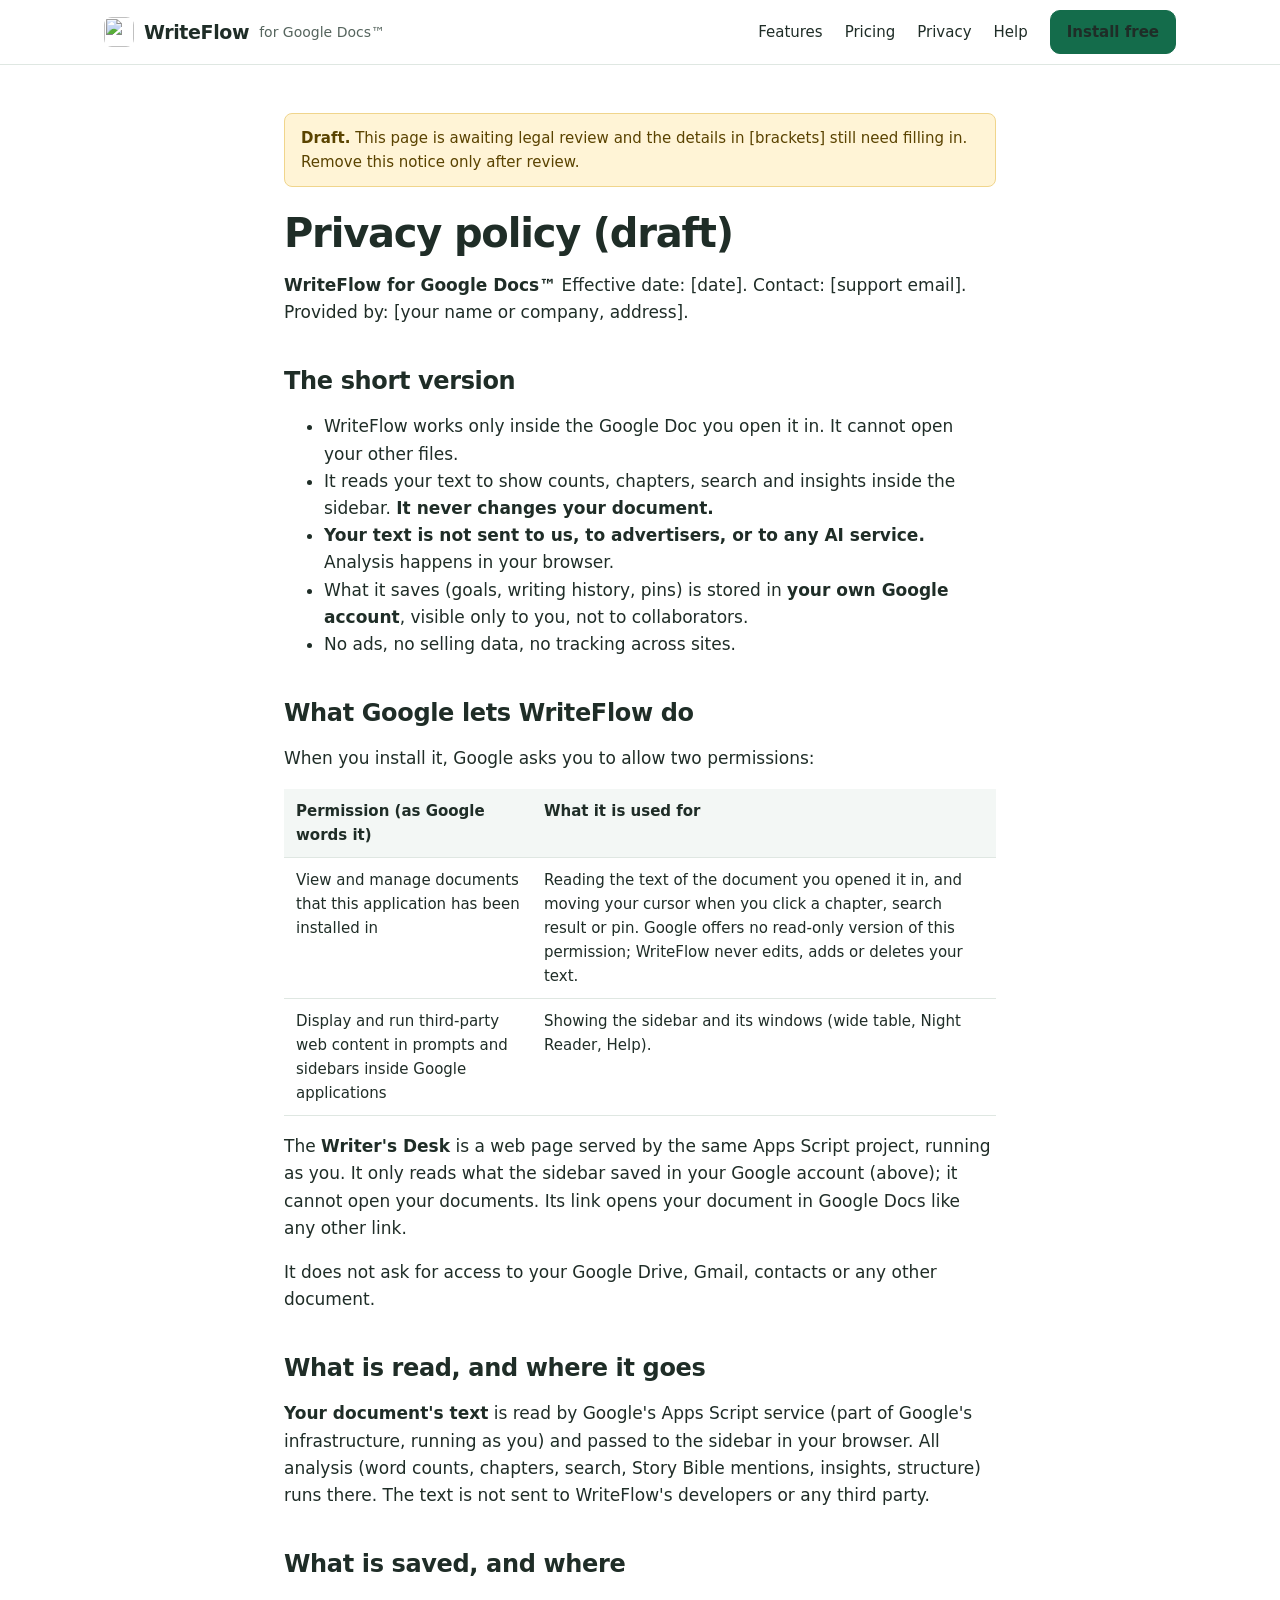
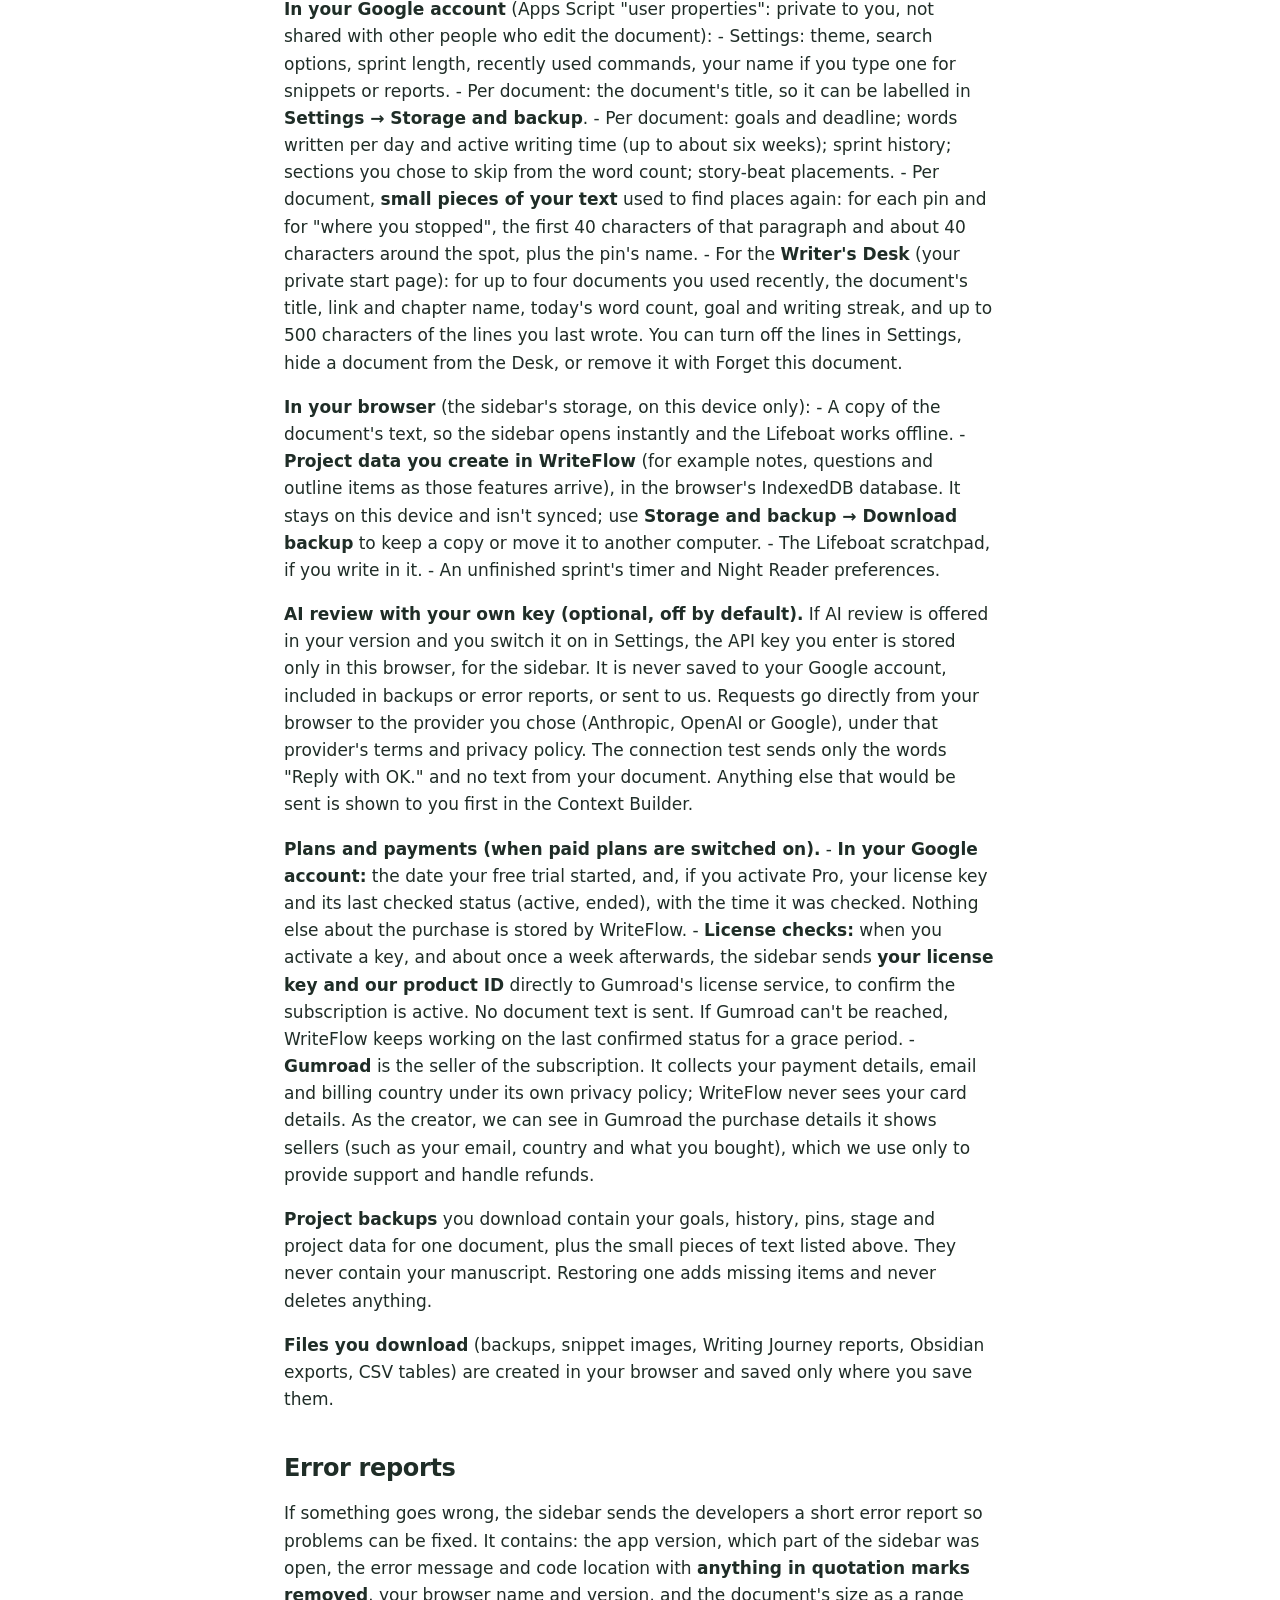
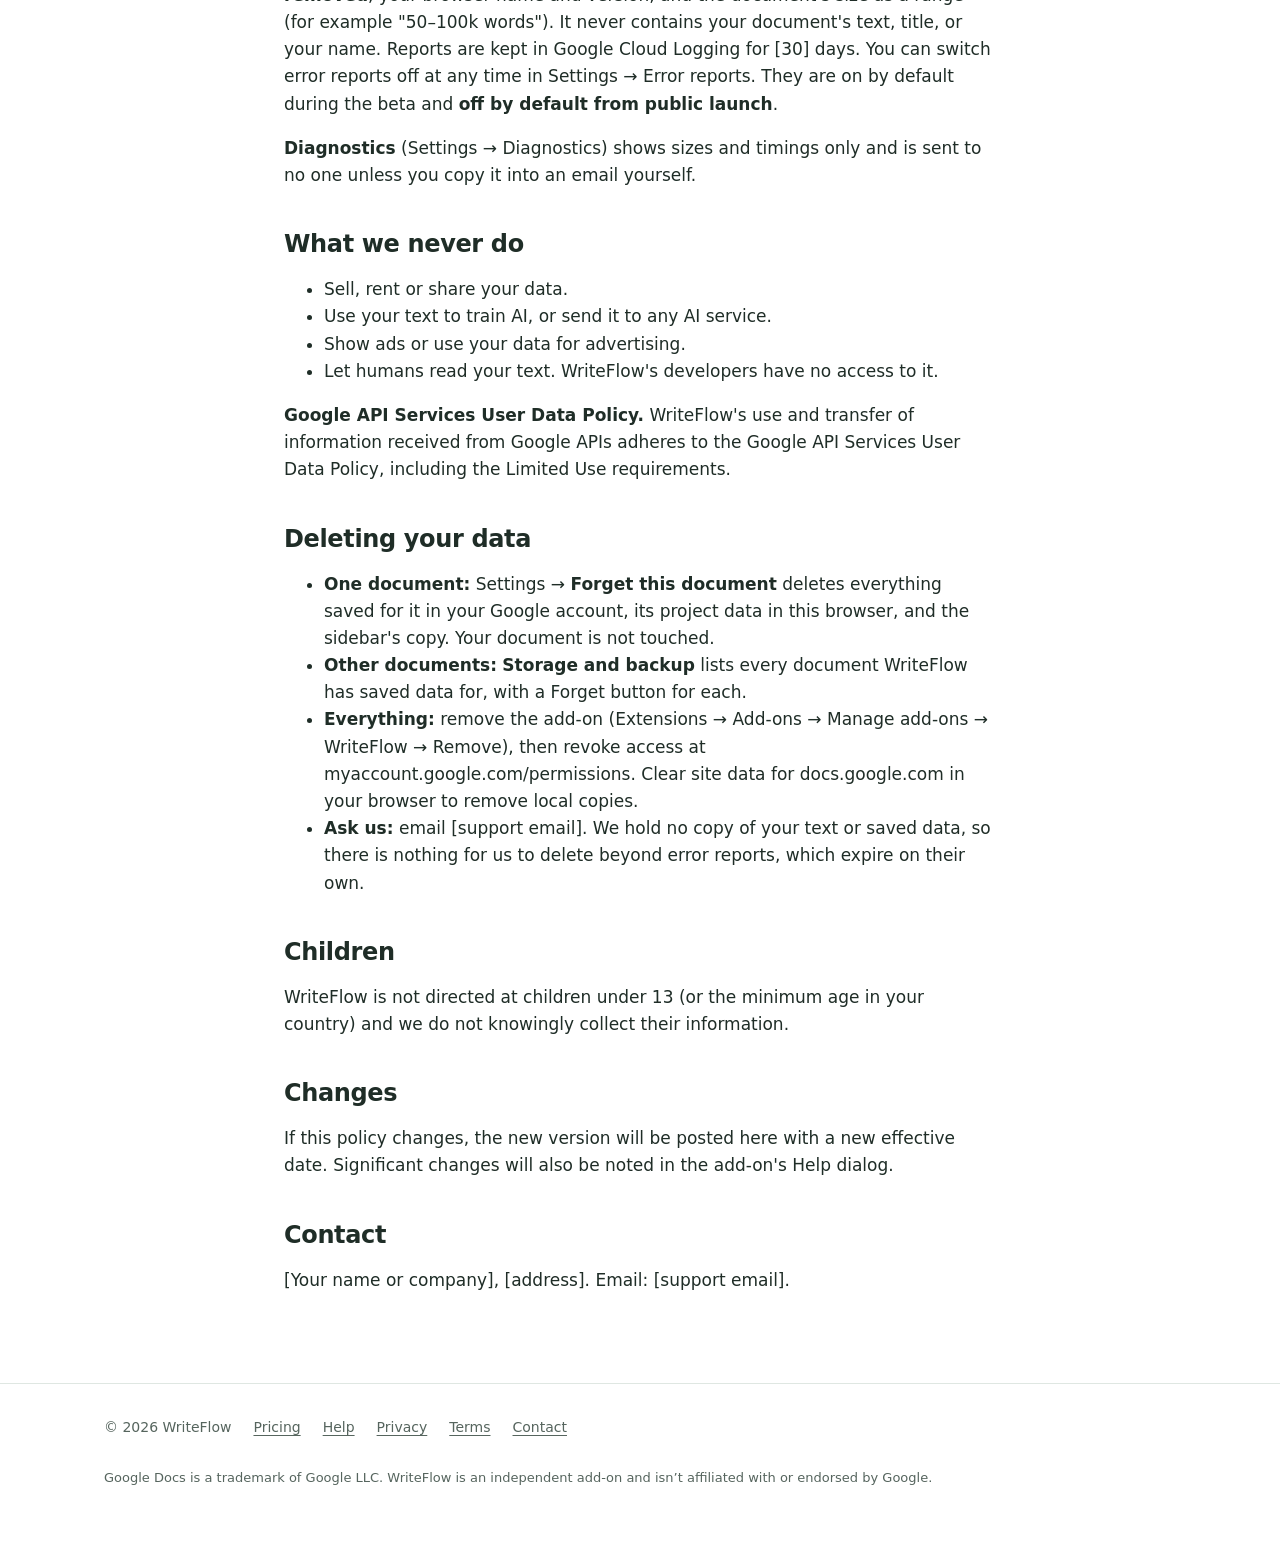
==== privacy.html @ 856f23c3 "Add files via upload" ====
<!DOCTYPE html>
<html lang="en">
<head>
  <meta charset="utf-8">
  <meta name="viewport" content="width=device-width, initial-scale=1">
  <title>Privacy policy: WriteFlow for Google Docs™</title>
  <meta name="description" content="What WriteFlow reads, stores and never does.">
  <link rel="icon" href="img/favicon.svg" type="image/svg+xml">
  <link rel="icon" href="img/icon-32.png" sizes="32x32">
  <link rel="apple-touch-icon" href="img/icon-180.png">
  <meta name="theme-color" content="#146c4b">
  <meta property="og:type" content="website">
  <meta property="og:title" content="Privacy policy: WriteFlow for Google Docs™">
  <meta property="og:description" content="What WriteFlow reads, stores and never does.">
  <meta property="og:image" content="https://YOUR-DOMAIN.example/img/og-image.png">
  <meta property="og:url" content="https://YOUR-DOMAIN.example/privacy.html">
  <meta name="twitter:card" content="summary_large_image">
  <link rel="stylesheet" href="style.css">
</head>
<body>
  <header class="site"><div class="wrap">
    <a class="logo" href="index.html"><img src="img/logo-mark.svg" alt="">WriteFlow<span>for Google Docs™</span></a>
    <nav class="top" aria-label="Main"><a href="index.html#features">Features</a><a href="pricing.html">Pricing</a><a href="index.html#privacy">Privacy</a><a href="help.html">Help</a><a class="btn" href="https://workspace.google.com/marketplace/app/REPLACE-WITH-LISTING">Install free</a></nav>
  </div></header>

  <main class="wrap narrow doc"><p class="draft"><b>Draft.</b> This page is awaiting legal review and the details in [brackets] still need filling in. Remove this notice only after review.</p><h1>Privacy policy (draft)</h1>
<p><strong>WriteFlow for Google Docs™</strong>
Effective date: [date]. Contact: [support email]. Provided by: [your name or company, address].</p>
<h2>The short version</h2>
<ul>
<li>WriteFlow works only inside the Google Doc you open it in. It cannot open your other files.</li>
<li>It reads your text to show counts, chapters, search and insights inside the sidebar. <strong>It never changes your document.</strong></li>
<li><strong>Your text is not sent to us, to advertisers, or to any AI service.</strong> Analysis happens in your browser.</li>
<li>What it saves (goals, writing history, pins) is stored in <strong>your own Google account</strong>, visible only to you, not to collaborators.</li>
<li>No ads, no selling data, no tracking across sites.</li>
</ul>
<h2>What Google lets WriteFlow do</h2>
<p>When you install it, Google asks you to allow two permissions:</p>
<table>
<thead>
<tr>
<th>Permission (as Google words it)</th>
<th>What it is used for</th>
</tr>
</thead>
<tbody>
<tr>
<td>View and manage documents that this application has been installed in</td>
<td>Reading the text of the document you opened it in, and moving your cursor when you click a chapter, search result or pin. Google offers no read-only version of this permission; WriteFlow never edits, adds or deletes your text.</td>
</tr>
<tr>
<td>Display and run third-party web content in prompts and sidebars inside Google applications</td>
<td>Showing the sidebar and its windows (wide table, Night Reader, Help).</td>
</tr>
</tbody>
</table>
<p>The <strong>Writer's Desk</strong> is a web page served by the same Apps Script project, running as you. It only reads what the sidebar saved in your Google account (above); it cannot open your documents. Its link opens your document in Google Docs like any other link.</p>
<p>It does not ask for access to your Google Drive, Gmail, contacts or any other document.</p>
<h2>What is read, and where it goes</h2>
<p><strong>Your document's text</strong> is read by Google's Apps Script service (part of Google's infrastructure, running as you) and passed to the sidebar in your browser. All analysis (word counts, chapters, search, Story Bible mentions, insights, structure) runs there. The text is not sent to WriteFlow's developers or any third party.</p>
<h2>What is saved, and where</h2>
<p><strong>In your Google account</strong> (Apps Script "user properties": private to you, not shared with other people who edit the document):
- Settings: theme, search options, sprint length, recently used commands, your name if you type one for snippets or reports.
- Per document: the document's title, so it can be labelled in <strong>Settings → Storage and backup</strong>.
- Per document: goals and deadline; words written per day and active writing time (up to about six weeks); sprint history; sections you chose to skip from the word count; story-beat placements.
- Per document, <strong>small pieces of your text</strong> used to find places again: for each pin and for "where you stopped", the first 40 characters of that paragraph and about 40 characters around the spot, plus the pin's name.
- For the <strong>Writer's Desk</strong> (your private start page): for up to four documents you used recently, the document's title, link and chapter name, today's word count, goal and writing streak, and up to 500 characters of the lines you last wrote. You can turn off the lines in Settings, hide a document from the Desk, or remove it with Forget this document.</p>
<p><strong>In your browser</strong> (the sidebar's storage, on this device only):
- A copy of the document's text, so the sidebar opens instantly and the Lifeboat works offline.
- <strong>Project data you create in WriteFlow</strong> (for example notes, questions and outline items as those features arrive), in the browser's IndexedDB database. It stays on this device and isn't synced; use <strong>Storage and backup → Download backup</strong> to keep a copy or move it to another computer.
- The Lifeboat scratchpad, if you write in it.
- An unfinished sprint's timer and Night Reader preferences.</p>
<p><strong>AI review with your own key (optional, off by default).</strong> If AI review is offered in your version and you switch it on in Settings, the API key you enter is stored only in this browser, for the sidebar. It is never saved to your Google account, included in backups or error reports, or sent to us. Requests go directly from your browser to the provider you chose (Anthropic, OpenAI or Google), under that provider's terms and privacy policy. The connection test sends only the words "Reply with OK." and no text from your document. Anything else that would be sent is shown to you first in the Context Builder.</p>
<p><strong>Plans and payments (when paid plans are switched on).</strong>
- <strong>In your Google account:</strong> the date your free trial started, and, if you activate Pro, your license key and its last checked status (active, ended), with the time it was checked. Nothing else about the purchase is stored by WriteFlow.
- <strong>License checks:</strong> when you activate a key, and about once a week afterwards, the sidebar sends <strong>your license key and our product ID</strong> directly to Gumroad's license service, to confirm the subscription is active. No document text is sent. If Gumroad can't be reached, WriteFlow keeps working on the last confirmed status for a grace period.
- <strong>Gumroad</strong> is the seller of the subscription. It collects your payment details, email and billing country under its own privacy policy; WriteFlow never sees your card details. As the creator, we can see in Gumroad the purchase details it shows sellers (such as your email, country and what you bought), which we use only to provide support and handle refunds.</p>
<p><strong>Project backups</strong> you download contain your goals, history, pins, stage and project data for one document, plus the small pieces of text listed above. They never contain your manuscript. Restoring one adds missing items and never deletes anything.</p>
<p><strong>Files you download</strong> (backups, snippet images, Writing Journey reports, Obsidian exports, CSV tables) are created in your browser and saved only where you save them.</p>
<h2>Error reports</h2>
<p>If something goes wrong, the sidebar sends the developers a short error report so problems can be fixed. It contains: the app version, which part of the sidebar was open, the error message and code location with <strong>anything in quotation marks removed</strong>, your browser name and version, and the document's size as a range (for example "50–100k words"). It never contains your document's text, title, or your name. Reports are kept in Google Cloud Logging for [30] days. You can switch error reports off at any time in Settings → Error reports. They are on by default during the beta and <strong>off by default from public launch</strong>.</p>
<p><strong>Diagnostics</strong> (Settings → Diagnostics) shows sizes and timings only and is sent to no one unless you copy it into an email yourself.</p>
<h2>What we never do</h2>
<ul>
<li>Sell, rent or share your data.</li>
<li>Use your text to train AI, or send it to any AI service.</li>
<li>Show ads or use your data for advertising.</li>
<li>Let humans read your text. WriteFlow's developers have no access to it.</li>
</ul>
<p><strong>Google API Services User Data Policy.</strong> WriteFlow's use and transfer of information received from Google APIs adheres to the Google API Services User Data Policy, including the Limited Use requirements.</p>
<h2>Deleting your data</h2>
<ul>
<li><strong>One document:</strong> Settings → <strong>Forget this document</strong> deletes everything saved for it in your Google account, its project data in this browser, and the sidebar's copy. Your document is not touched.</li>
<li><strong>Other documents:</strong> <strong>Storage and backup</strong> lists every document WriteFlow has saved data for, with a Forget button for each.</li>
<li><strong>Everything:</strong> remove the add-on (Extensions → Add-ons → Manage add-ons → WriteFlow → Remove), then revoke access at myaccount.google.com/permissions. Clear site data for docs.google.com in your browser to remove local copies.</li>
<li><strong>Ask us:</strong> email [support email]. We hold no copy of your text or saved data, so there is nothing for us to delete beyond error reports, which expire on their own.</li>
</ul>
<h2>Children</h2>
<p>WriteFlow is not directed at children under 13 (or the minimum age in your country) and we do not knowingly collect their information.</p>
<h2>Changes</h2>
<p>If this policy changes, the new version will be posted here with a new effective date. Significant changes will also be noted in the add-on's Help dialog.</p>
<h2>Contact</h2>
<p>[Your name or company], [address]. Email: [support email].</p></main>

  <footer class="site"><div class="wrap">
    <span>© 2026 WriteFlow</span>
    <a href="pricing.html">Pricing</a><a href="help.html">Help</a><a href="privacy.html">Privacy</a><a href="terms.html">Terms</a><a href="mailto:support@YOUR-DOMAIN.example">Contact</a>
    <p class="tm">Google Docs is a trademark of Google LLC. WriteFlow is an independent add-on and isn’t affiliated with or endorsed by Google.</p>
  </div></footer>
</body>
</html>
---- style.css ----
/* WriteFlow website: the same green identity as the sidebar. Fonts are self-hosted (SIL OFL, see fonts/LICENSE-*). */
@font-face { font-family: Inter; font-weight: 400; font-display: swap; src: url(fonts/inter-latin-400-normal.woff2) format('woff2'); }
@font-face { font-family: Inter; font-weight: 600; font-display: swap; src: url(fonts/inter-latin-600-normal.woff2) format('woff2'); }
@font-face { font-family: Inter; font-weight: 700; font-display: swap; src: url(fonts/inter-latin-700-normal.woff2) format('woff2'); }
@font-face { font-family: 'Source Serif 4'; font-weight: 400; font-display: swap; src: url(fonts/source-serif-4-latin-400-normal.woff2) format('woff2'); }
@font-face { font-family: 'Source Serif 4'; font-style: italic; font-weight: 400; font-display: swap; src: url(fonts/source-serif-4-latin-400-italic.woff2) format('woff2'); }

:root {
  --bg: #ffffff; --ink: #1f2d27; --muted: #56655e; --rule: #dfe7e2; --soft: #f3f7f5; --tint: #e8f3ee;
  --accent: #146c4b; --accent-hover: #10583d; --accent-ink: #ffffff; --mint: #8edbbc; --deep: #0b3325; --hit: #fbe7a1;
  --ui: Inter, system-ui, -apple-system, "Segoe UI", Roboto, Arial, sans-serif;
  --serif: "Source Serif 4", "Iowan Old Style", "Palatino Linotype", Georgia, serif;
}
@media (prefers-color-scheme: dark) {
  :root { --bg: #151a18; --ink: #e6ece9; --muted: #a3b2ab; --rule: #2a332f; --soft: #1c2320; --tint: #1f2a25;
    --accent: #8edbbc; --accent-hover: #b3ebd4; --accent-ink: #0b3325; --hit: #5a4812; }
}
* { box-sizing: border-box; }
html { scroll-padding-top: 76px; }
body { margin: 0; background: var(--bg); color: var(--ink); font: 17px/1.6 var(--ui); -webkit-font-smoothing: antialiased; }
a { color: var(--accent); text-underline-offset: 3px; }
img { max-width: 100%; height: auto; }
.wrap { max-width: 1120px; margin: 0 auto; padding: 0 24px; }
.narrow { max-width: 760px; }
.sr-only { position: absolute; width: 1px; height: 1px; overflow: hidden; clip: rect(0 0 0 0); white-space: nowrap; }

/* Header */
header.site { position: sticky; top: 0; z-index: 5; background: color-mix(in srgb, var(--bg) 90%, transparent); backdrop-filter: blur(10px); border-bottom: 1px solid var(--rule); }
header.site .wrap { display: flex; align-items: center; gap: 24px; height: 64px; }
.logo { display: inline-flex; align-items: center; gap: 10px; color: var(--ink); text-decoration: none; font: 700 19px/1 var(--ui); letter-spacing: -0.02em; }
.logo img { width: 30px; height: 30px; border-radius: 8px; }
.logo span { color: var(--muted); font: 500 14px var(--ui); letter-spacing: 0; }
nav.top { margin-left: auto; display: flex; align-items: center; gap: 22px; font-size: 15px; }
nav.top a { color: var(--ink); text-decoration: none; }
nav.top a:hover { color: var(--accent); }
nav.top .btn { padding: 9px 16px; font-size: 15px; }

/* Buttons */
.btn { display: inline-flex; align-items: center; gap: 8px; background: var(--accent); color: var(--accent-ink); text-decoration: none; padding: 13px 22px; border-radius: 10px; font-weight: 600; border: 1px solid var(--accent); }
.btn:hover { background: var(--accent-hover); border-color: var(--accent-hover); color: var(--accent-ink); }
.btn.ghost { background: transparent; color: var(--accent); border-color: var(--rule); }
.btn.ghost:hover { background: var(--soft); }

/* Hero */
.hero { padding: 72px 0 40px; display: grid; grid-template-columns: 0.95fr 1.05fr; gap: 48px; align-items: center; }
.eyebrow { font: 700 13px/1 var(--ui); letter-spacing: .14em; text-transform: uppercase; color: var(--accent); }
.hero h1 { font: 700 clamp(38px, 5vw, 58px)/1.05 var(--ui); letter-spacing: -0.035em; margin: 16px 0 18px; }
.hero p.lede { font-size: 20px; color: var(--muted); margin: 0 0 28px; max-width: 36ch; }
.hero .ctas { display: flex; gap: 12px; flex-wrap: wrap; }
.hero .small { font-size: 14px; color: var(--muted); margin-top: 14px; }
.hero-img { width: 100%; }
.promise { border-top: 1px solid var(--rule); border-bottom: 1px solid var(--rule); padding: 22px 0; display: flex; gap: 36px; justify-content: center; flex-wrap: wrap; color: var(--muted); font-size: 15px; }
.promise b { color: var(--ink); font-weight: 600; }

/* Sections */
section { padding: 80px 0; }
section h2 { font: 700 clamp(28px, 3.4vw, 38px)/1.15 var(--ui); letter-spacing: -0.025em; margin: 10px 0 12px; }
section .intro { color: var(--muted); max-width: 60ch; margin: 0 0 40px; font-size: 18px; }
.alt { background: var(--soft); }

/* Feature showcase: copy beside a real screenshot */
.show { display: grid; grid-template-columns: 1fr 1fr; gap: 56px; align-items: center; margin: 0 0 72px; }
.show:last-child { margin-bottom: 0; }
.show.flip .show-copy { order: 2; }
.show h3 { font: 700 26px/1.2 var(--ui); letter-spacing: -0.02em; margin: 10px 0 12px; }
.show p { color: var(--muted); margin: 0 0 14px; }
.ticks { list-style: none; padding: 0; margin: 18px 0 0; display: grid; gap: 10px; }
.ticks li { position: relative; padding-left: 30px; }
.ticks li::before { content: ""; position: absolute; left: 0; top: 4px; width: 19px; height: 19px; border-radius: 50%; background: var(--accent); }
.ticks li::after { content: ""; position: absolute; left: 6px; top: 8px; width: 5px; height: 9px; border: solid var(--accent-ink); border-width: 0 2px 2px 0; transform: rotate(45deg); }
.shots { display: flex; gap: 18px; justify-content: center; align-items: flex-start; }
.shots img { width: 280px; max-width: 46%; border-radius: 14px; border: 1px solid var(--rule); box-shadow: 0 24px 50px -24px rgba(11,51,37,.35); background: #fff; }
.shots img + img { margin-top: 40px; }
.grid { display: grid; grid-template-columns: repeat(3, 1fr); gap: 28px; }
.feature { background: var(--bg); border: 1px solid var(--rule); border-radius: 14px; padding: 22px; }
.feature h3 { font: 600 17px/1.3 var(--ui); margin: 0 0 6px; }
.feature p { margin: 0; color: var(--muted); font-size: 15.5px; }
.feature mark { background: var(--hit); color: inherit; padding: 0 2px; border-radius: 2px; }

/* Privacy */
.privacy-box { background: var(--deep); color: #e3f1ea; border-radius: 20px; padding: 44px; display: grid; grid-template-columns: 1fr 1.2fr; gap: 40px; }
.privacy-box h2 { color: #fff; }
.privacy-box a { color: var(--mint); }
.privacy-box ul { margin: 0; padding-left: 20px; }
.privacy-box li { margin-bottom: 10px; }

/* Pricing */
.plans { display: grid; grid-template-columns: 1fr 1fr; gap: 24px; margin-top: 8px; }
.plan { border: 1px solid var(--rule); border-radius: 18px; padding: 30px; background: var(--bg); }
.plan.pro { border: 2px solid var(--accent); box-shadow: 0 30px 60px -36px rgba(20,108,75,.45); }
.plan h3 { font: 700 24px/1 var(--ui); margin: 0; }
.plan .price { font: 700 40px/1 var(--ui); letter-spacing: -0.03em; margin: 18px 0 4px; }
.plan .price small { font: 500 16px var(--ui); color: var(--muted); letter-spacing: 0; }
.plan .sub { color: var(--muted); font-size: 15px; margin: 0 0 18px; }
.plan .btn { width: 100%; justify-content: center; margin-top: 22px; }
.badge { display: inline-block; padding: 5px 12px; border-radius: 999px; background: var(--tint); color: var(--accent); font: 600 14px/1.2 var(--ui); }
table.compare { width: 100%; border-collapse: collapse; margin-top: 24px; font-size: 15.5px; }
table.compare th, table.compare td { text-align: left; padding: 11px 12px; border-bottom: 1px solid var(--rule); }
table.compare th:not(:first-child), table.compare td:not(:first-child) { text-align: center; width: 110px; }
table.compare thead th { font-weight: 700; }
table.compare .yes { color: var(--accent); font-weight: 700; }
table.compare .no { color: var(--muted); }

/* CTA band */
.cta-band { background: var(--deep); color: #e3f1ea; border-radius: 20px; padding: 48px; text-align: center; }
.cta-band h2 { color: #fff; margin-top: 0; }
.cta-band .btn { background: var(--mint); border-color: var(--mint); color: var(--deep); }
.cta-band .btn:hover { background: #b3ebd4; border-color: #b3ebd4; }

/* FAQ */
details { border-top: 1px solid var(--rule); padding: 16px 0; }
details:last-of-type { border-bottom: 1px solid var(--rule); }
details summary { cursor: pointer; font-weight: 600; }
details p { color: var(--muted); margin: 10px 0 0; }

/* Footer */
footer.site { border-top: 1px solid var(--rule); padding: 32px 0 48px; color: var(--muted); font-size: 14px; }
footer.site .wrap { display: flex; gap: 22px; flex-wrap: wrap; align-items: center; }
footer.site a { color: var(--muted); }
footer.site .tm { flex-basis: 100%; font-size: 13px; margin-top: 8px; }

/* Documents (help, privacy, terms) */
.doc { padding-top: 48px; padding-bottom: 72px; }
.doc h1 { font: 700 40px/1.1 var(--ui); letter-spacing: -0.03em; margin: 0 0 8px; }
.doc h2 { font: 700 24px/1.25 var(--ui); letter-spacing: -0.015em; margin: 40px 0 10px; }
.doc h3 { font-size: 18px; margin: 28px 0 8px; }
.doc table { border-collapse: collapse; width: 100%; margin: 16px 0; font-size: 15px; }
.doc th, .doc td { text-align: left; padding: 10px 12px; border-bottom: 1px solid var(--rule); vertical-align: top; }
.doc th { background: var(--soft); }
.doc code, .doc pre { font: 14px/1.5 Consolas, Menlo, monospace; background: var(--soft); border-radius: 6px; }
.doc code { padding: 1px 5px; }
.doc pre { padding: 14px 16px; overflow-x: auto; }
.doc blockquote { margin: 16px 0; padding: 12px 16px; border-left: 3px solid var(--accent); background: var(--soft); border-radius: 0 8px 8px 0; }
.draft { background: #fff4d6; color: #5a4300; border: 1px solid #f0d58c; padding: 12px 16px; border-radius: 8px; margin: 0 0 24px; font-size: 15px; }
.toc { columns: 2; font-size: 15px; padding-left: 18px; }
:focus-visible { outline: 2px solid var(--accent); outline-offset: 2px; }

@media (max-width: 880px) {
  .hero, .show, .plans, .privacy-box { grid-template-columns: 1fr; }
  .show.flip .show-copy { order: 0; }
  .grid { grid-template-columns: 1fr; }
  nav.top a:not(.btn) { display: none; }
  .toc { columns: 1; }
  .privacy-box, .cta-band { padding: 28px; }
  table.compare th:not(:first-child), table.compare td:not(:first-child) { width: 70px; }
}
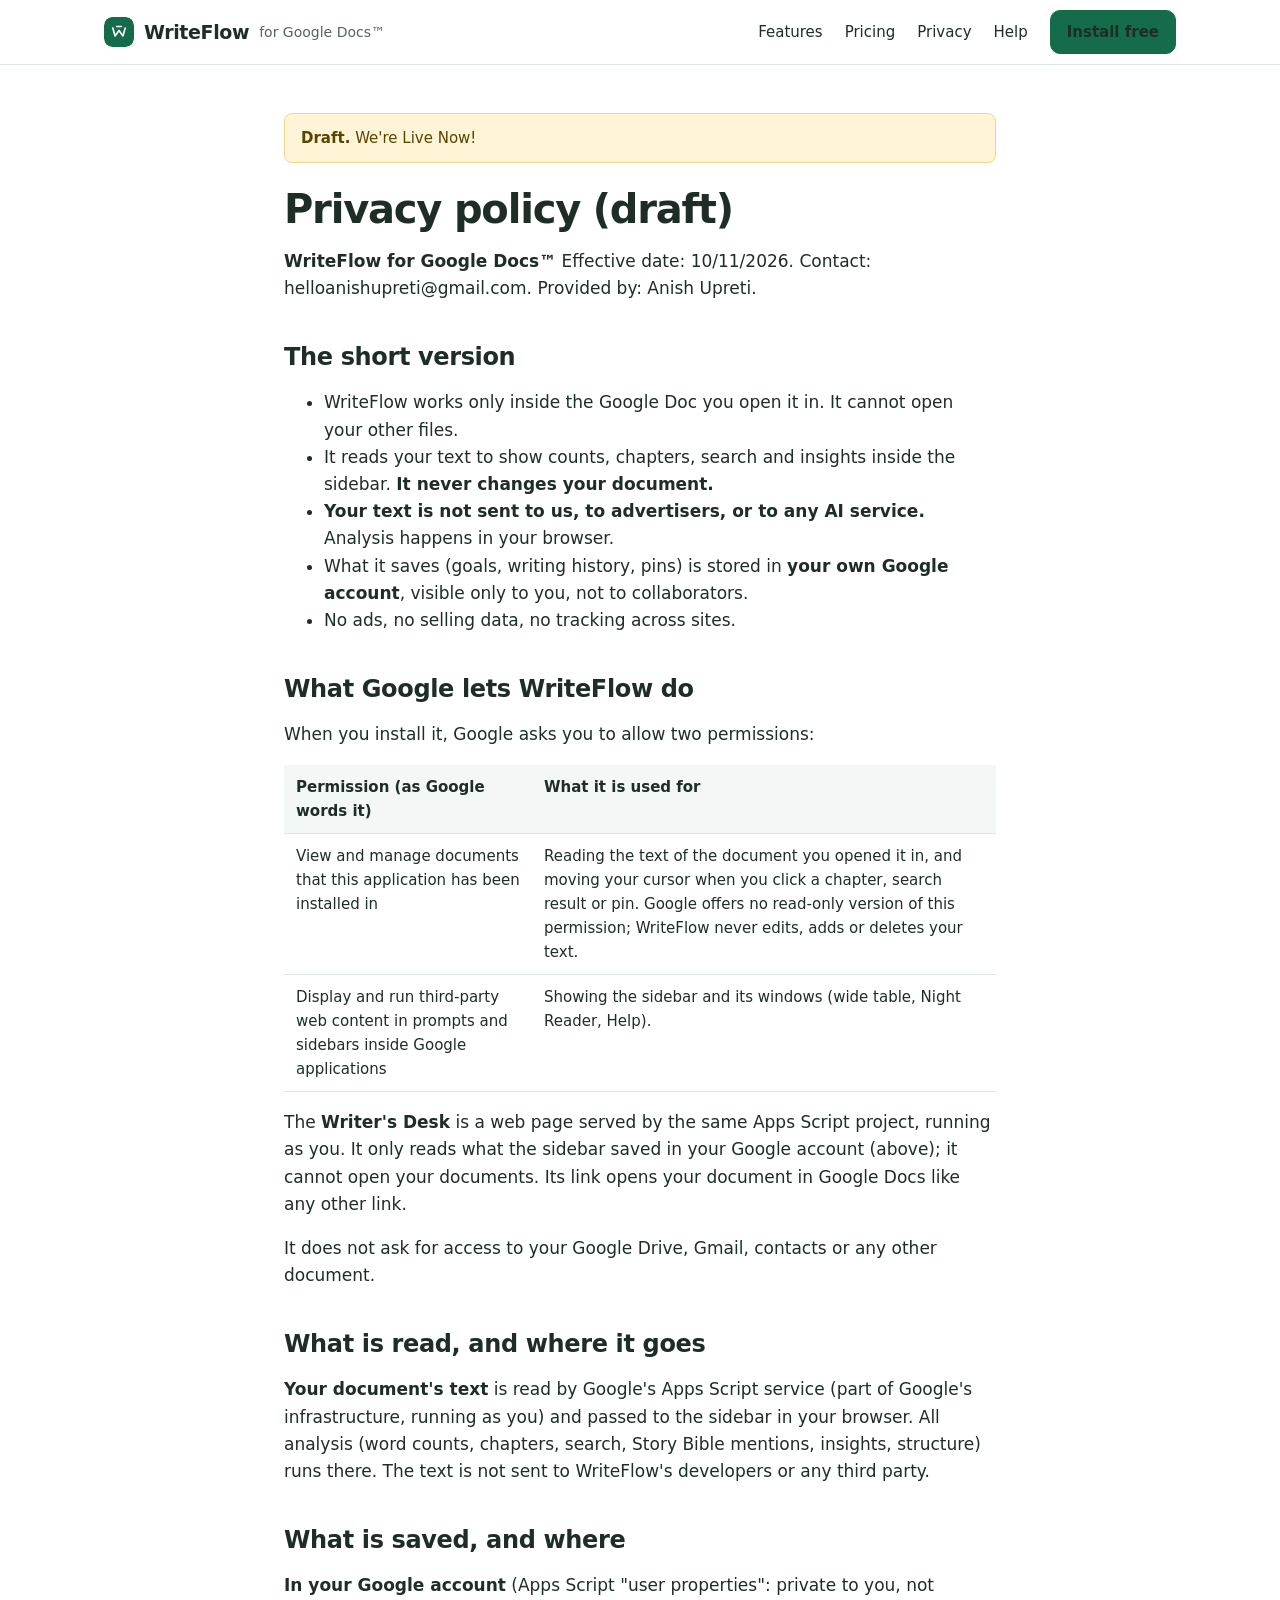
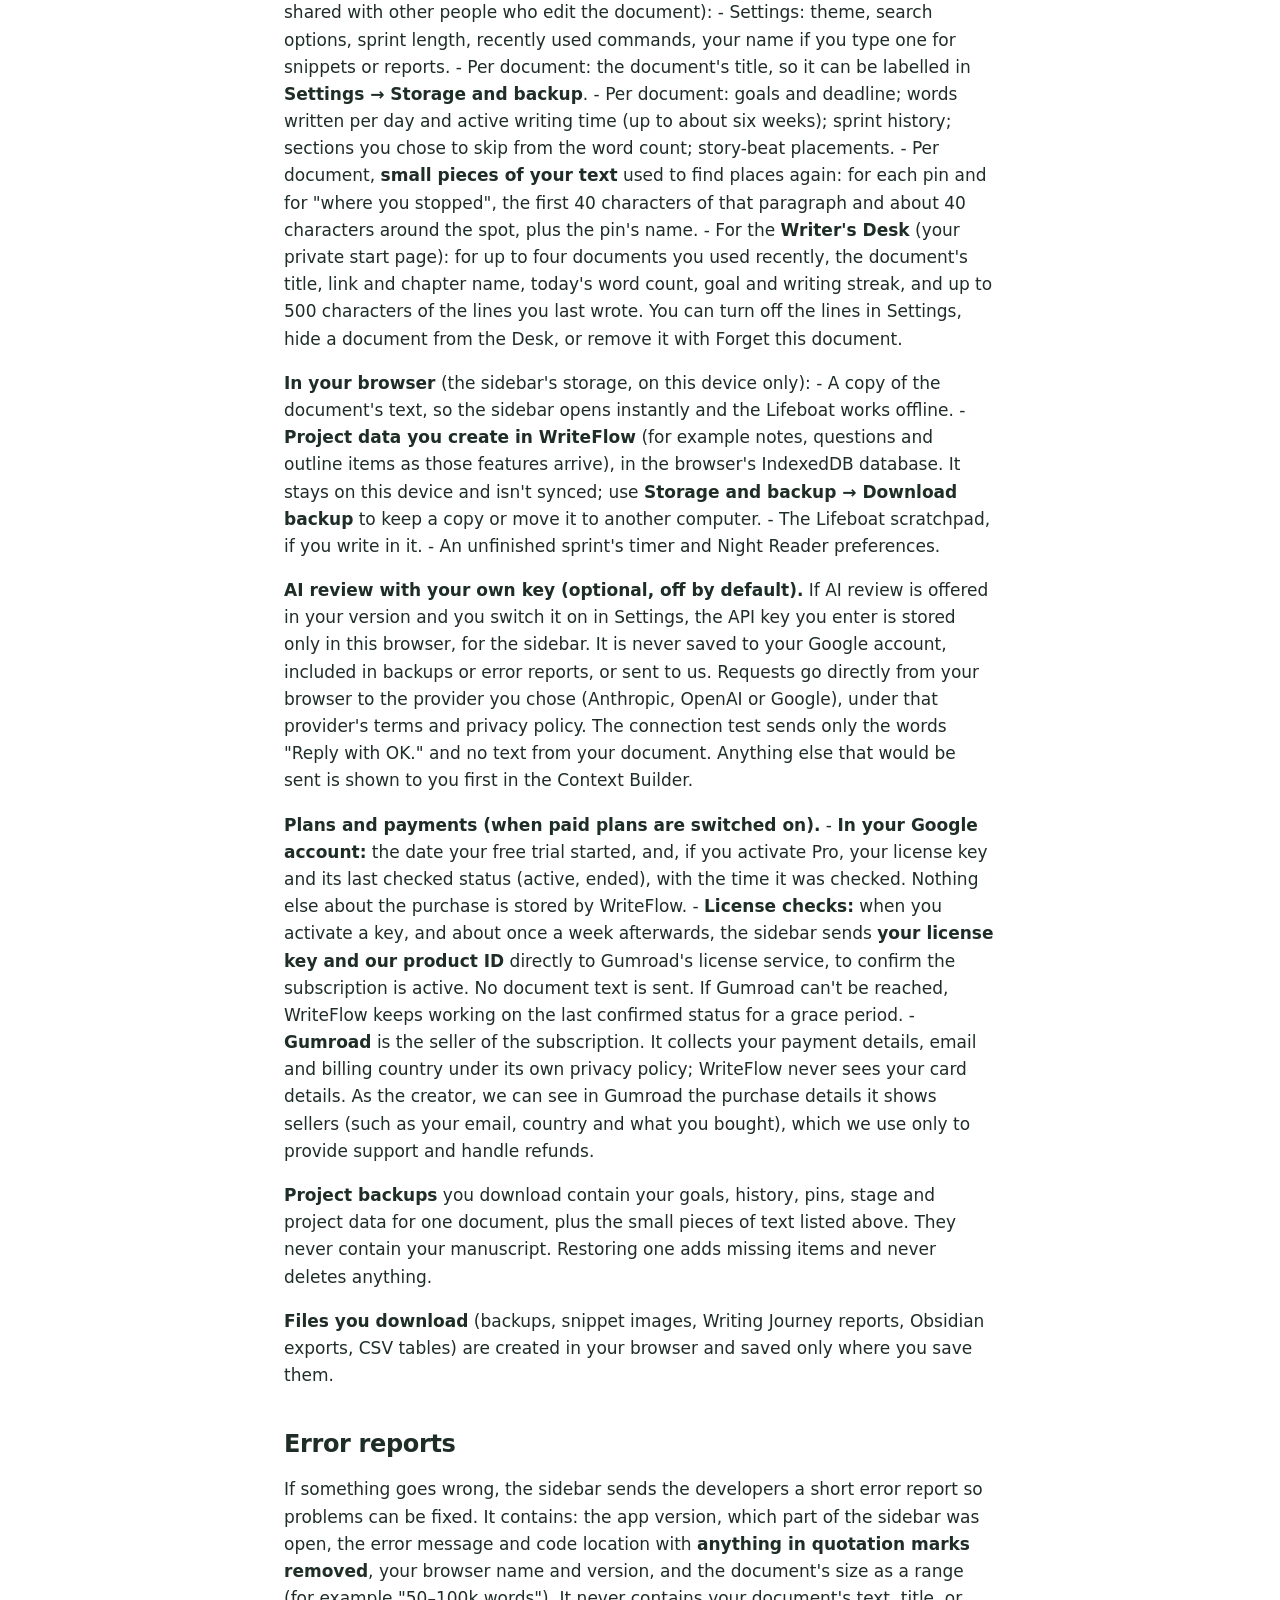
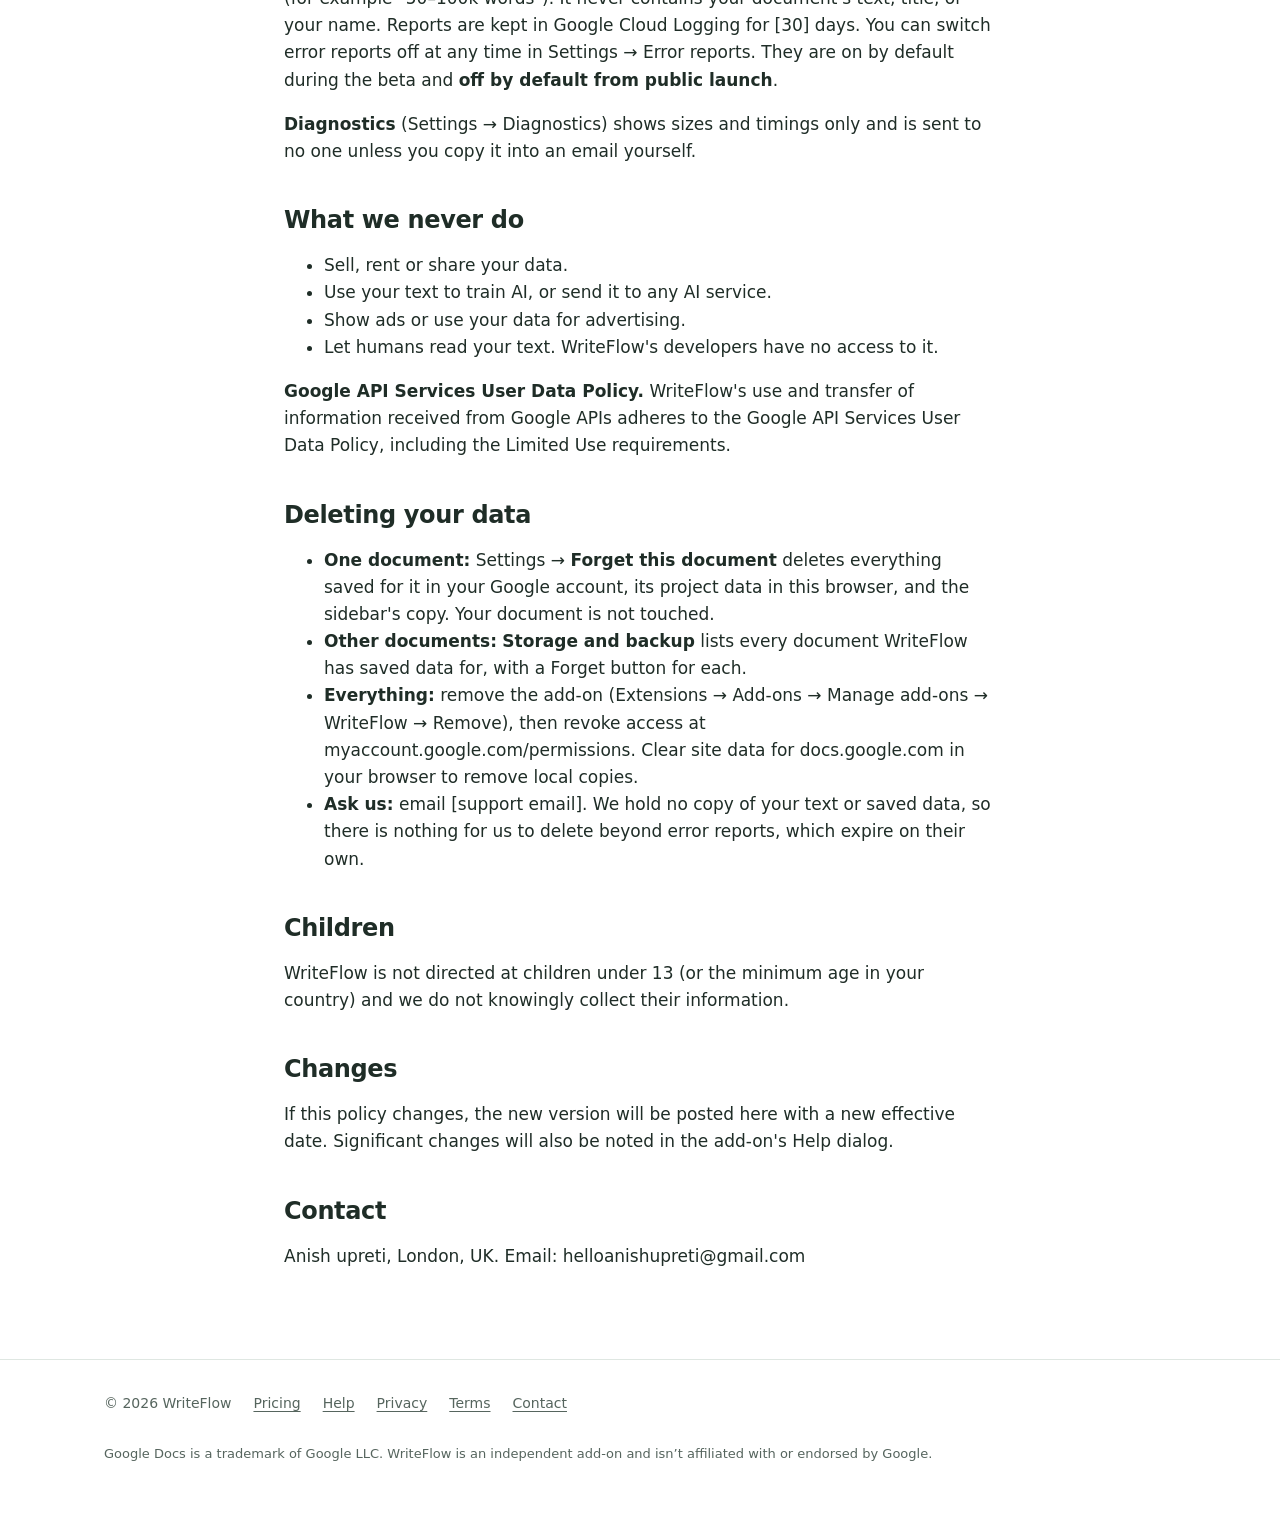
==== commit c6eb8278: "Update privacy.html" ====
--- a/privacy.html
+++ b/privacy.html
@@ -23,9 +23,9 @@
     <nav class="top" aria-label="Main"><a href="index.html#features">Features</a><a href="pricing.html">Pricing</a><a href="index.html#privacy">Privacy</a><a href="help.html">Help</a><a class="btn" href="https://workspace.google.com/marketplace/app/REPLACE-WITH-LISTING">Install free</a></nav>
   </div></header>
 
-  <main class="wrap narrow doc"><p class="draft"><b>Draft.</b> This page is awaiting legal review and the details in [brackets] still need filling in. Remove this notice only after review.</p><h1>Privacy policy (draft)</h1>
+  <main class="wrap narrow doc"><p class="draft"><b>Draft.</b> We're Live Now!</p><h1>Privacy policy (draft)</h1>
 <p><strong>WriteFlow for Google Docs™</strong>
-Effective date: [date]. Contact: [support email]. Provided by: [your name or company, address].</p>
+Effective date: 10/11/2026. Contact: helloanishupreti@gmail.com. Provided by: Anish Upreti.</p>
 <h2>The short version</h2>
 <ul>
 <li>WriteFlow works only inside the Google Doc you open it in. It cannot open your other files.</li>
@@ -100,7 +100,7 @@
 <h2>Changes</h2>
 <p>If this policy changes, the new version will be posted here with a new effective date. Significant changes will also be noted in the add-on's Help dialog.</p>
 <h2>Contact</h2>
-<p>[Your name or company], [address]. Email: [support email].</p></main>
+<p>Anish upreti, London, UK. Email: helloanishupreti@gmail.com</p></main>
 
   <footer class="site"><div class="wrap">
     <span>© 2026 WriteFlow</span>
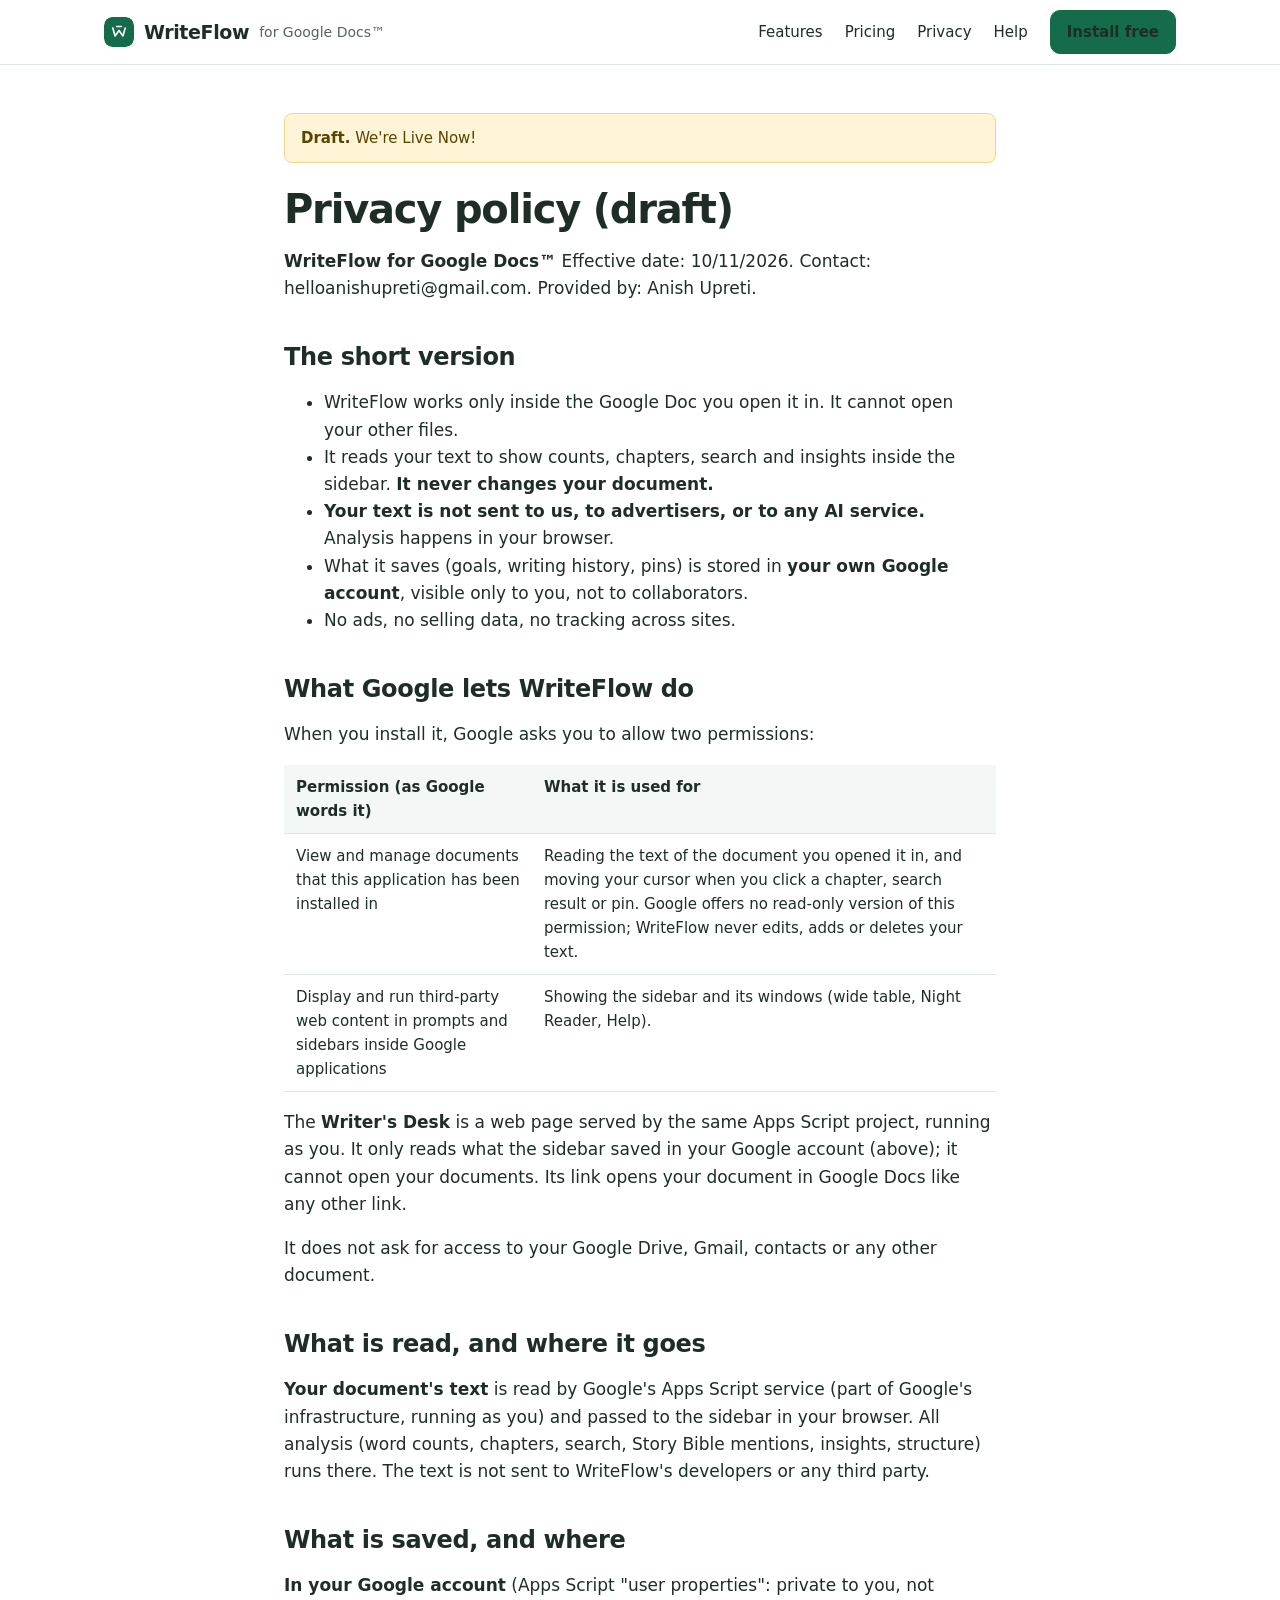
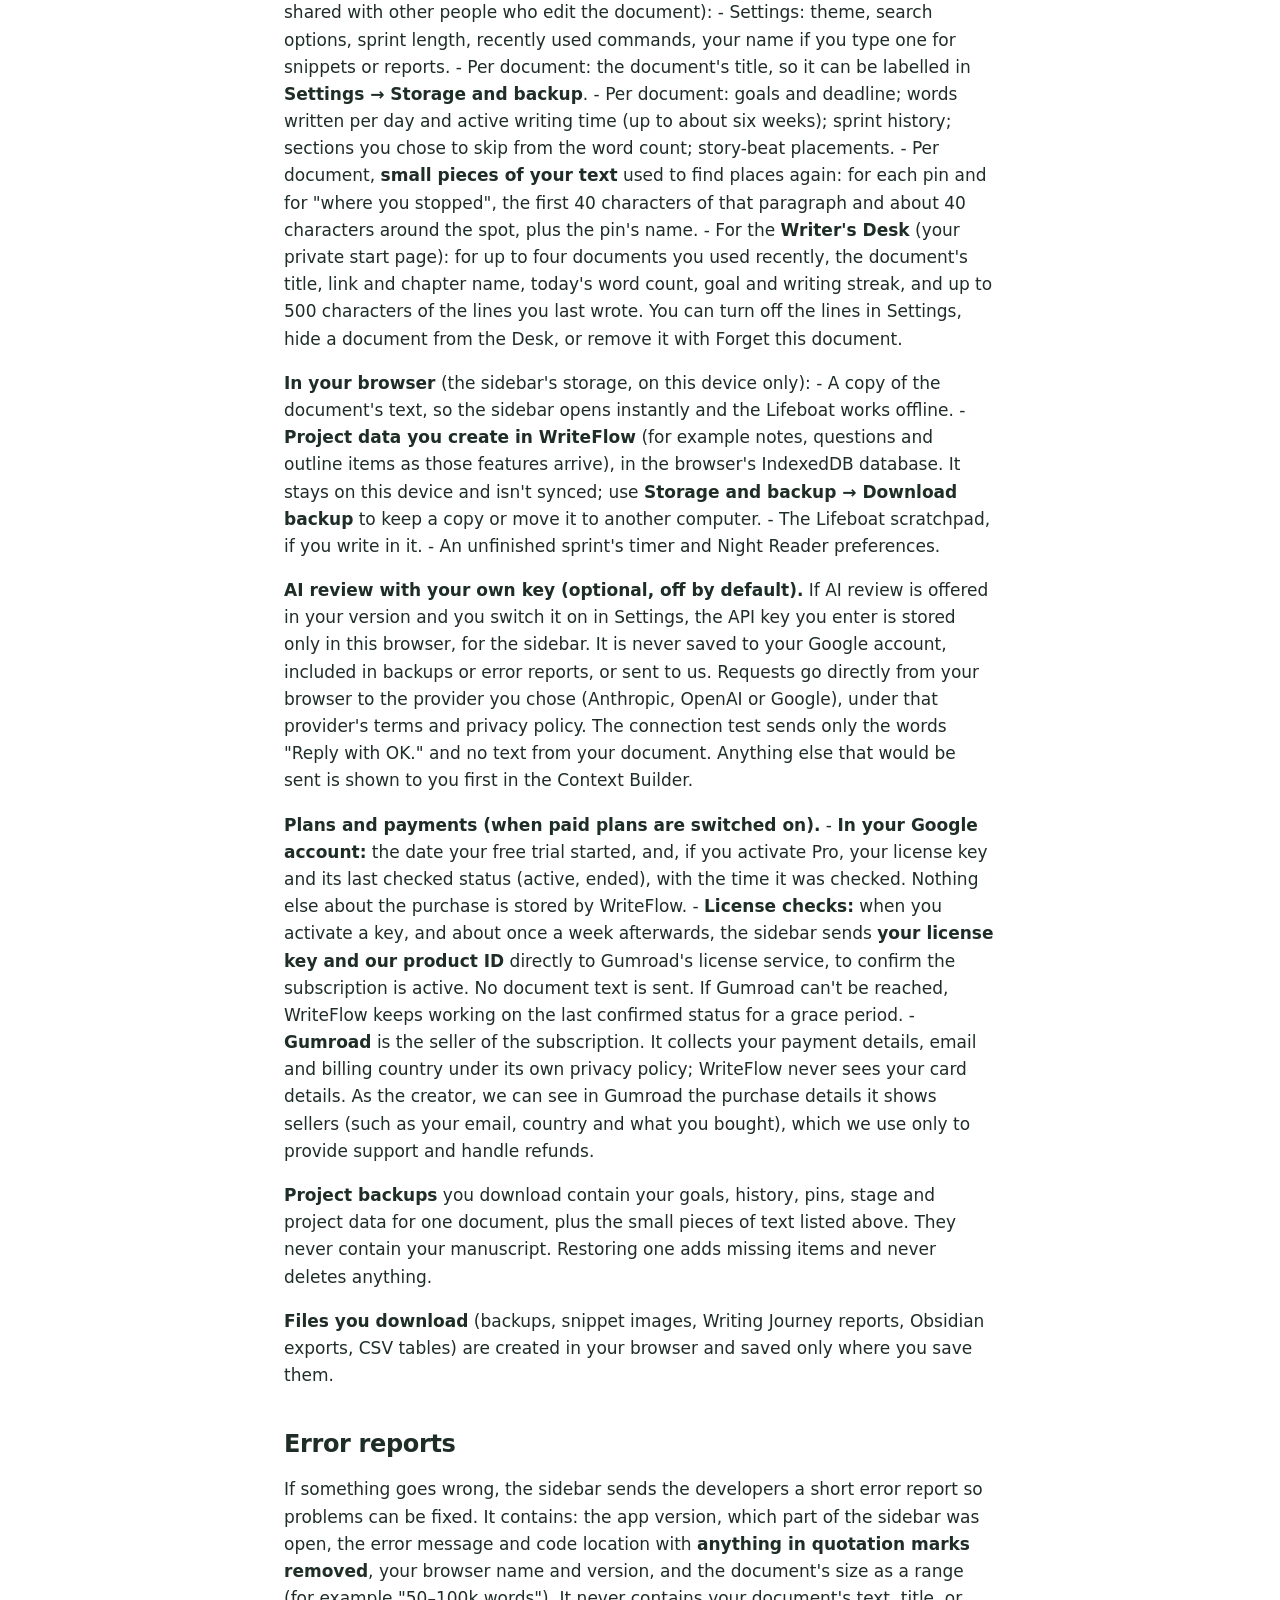
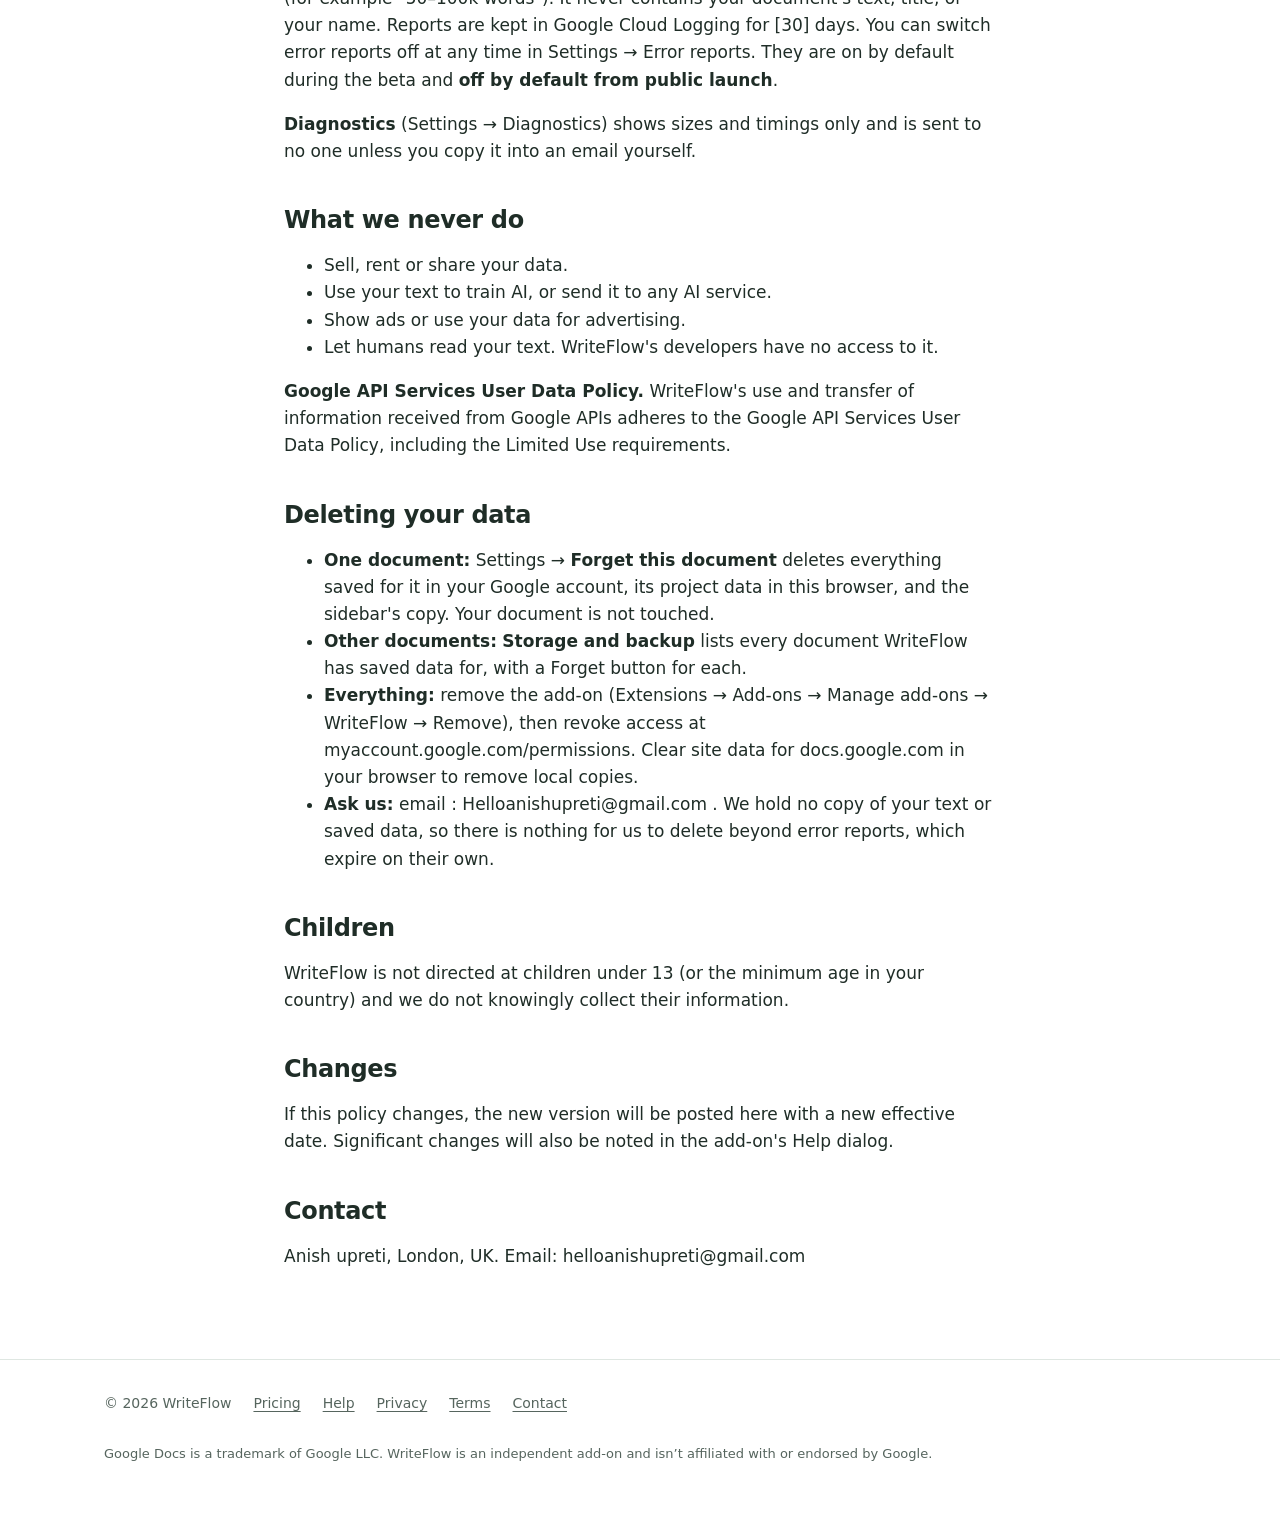
==== commit a9f255f3: "Update support email in privacy.html" ====
--- a/privacy.html
+++ b/privacy.html
@@ -93,7 +93,7 @@
 <li><strong>One document:</strong> Settings → <strong>Forget this document</strong> deletes everything saved for it in your Google account, its project data in this browser, and the sidebar's copy. Your document is not touched.</li>
 <li><strong>Other documents:</strong> <strong>Storage and backup</strong> lists every document WriteFlow has saved data for, with a Forget button for each.</li>
 <li><strong>Everything:</strong> remove the add-on (Extensions → Add-ons → Manage add-ons → WriteFlow → Remove), then revoke access at myaccount.google.com/permissions. Clear site data for docs.google.com in your browser to remove local copies.</li>
-<li><strong>Ask us:</strong> email [support email]. We hold no copy of your text or saved data, so there is nothing for us to delete beyond error reports, which expire on their own.</li>
+<li><strong>Ask us:</strong> email : Helloanishupreti@gmail.com . We hold no copy of your text or saved data, so there is nothing for us to delete beyond error reports, which expire on their own.</li>
 </ul>
 <h2>Children</h2>
 <p>WriteFlow is not directed at children under 13 (or the minimum age in your country) and we do not knowingly collect their information.</p>
